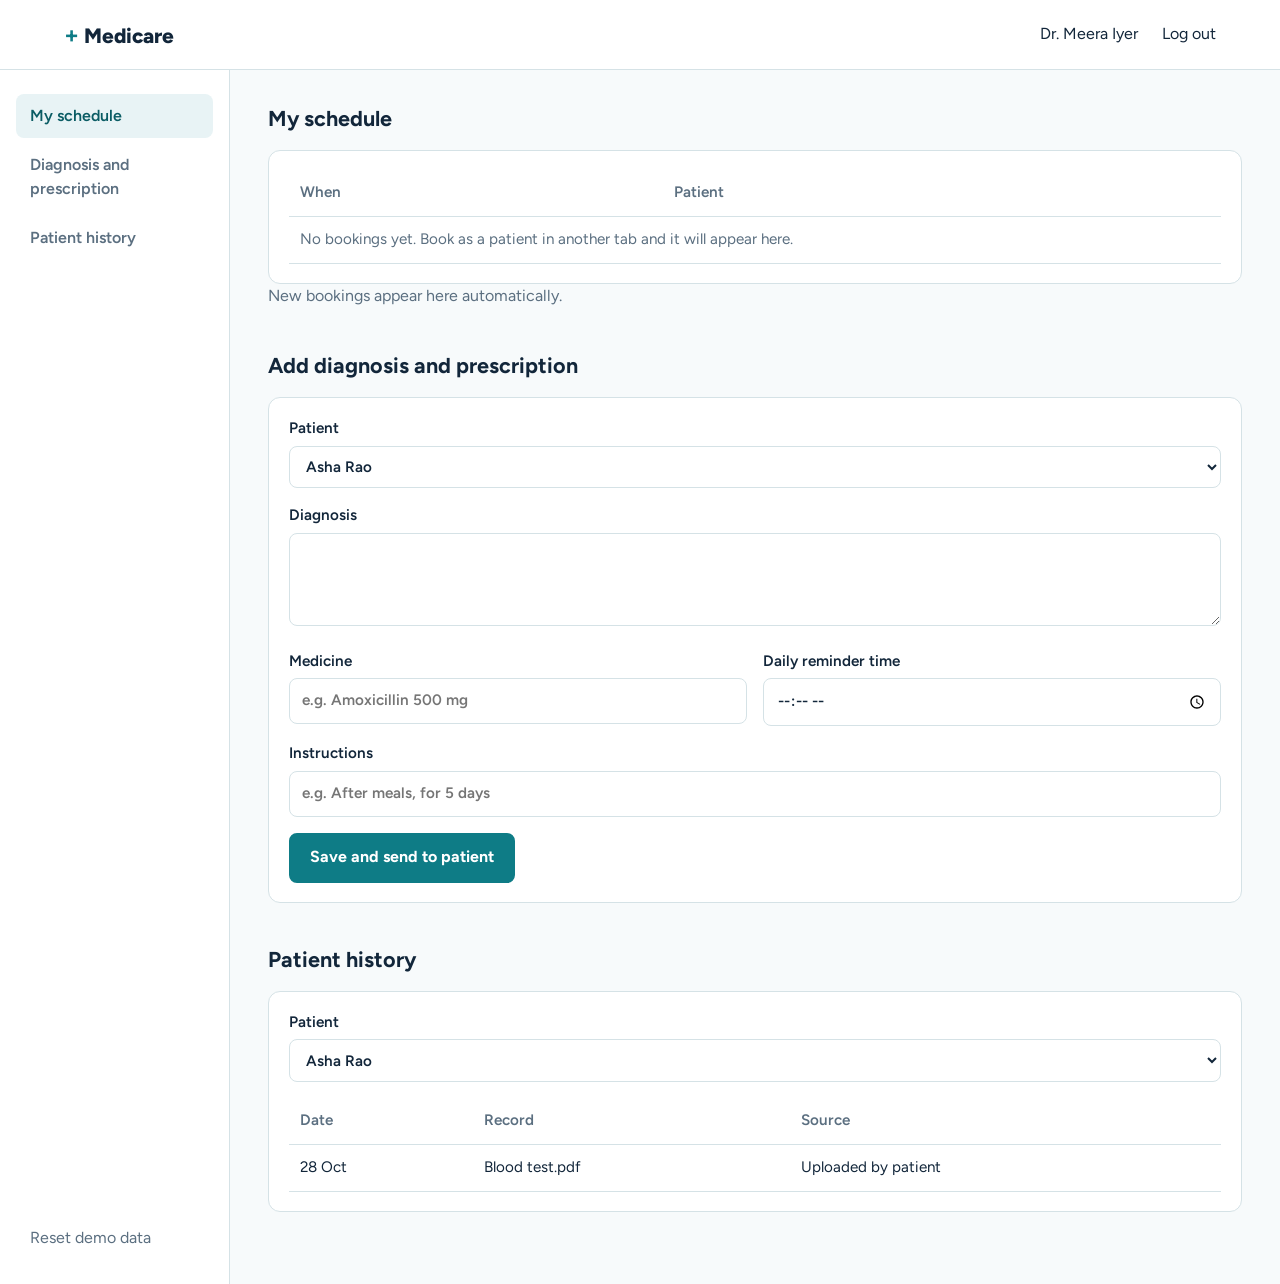
==== doctor.html @ 9a5f41fc "Initial commit: MedicAide front end with working demo" ====
<!DOCTYPE html><html lang="en"><head><meta charset="utf-8"><meta name="viewport" content="width=device-width,initial-scale=1"><link rel="preconnect" href="https://fonts.googleapis.com"><link href="https://fonts.googleapis.com/css2?family=Figtree:wght@400;600;700;800&display=swap" rel="stylesheet"><link rel="stylesheet" href="style.css"><title>Doctor dashboard | Medicare+</title></head><body data-page="doctor">
<header class="top"><a class="logo" href="index.html"><b>+</b> Medicare</a><nav><span>Dr. Meera Iyer</span><a id="logout" href="login.html">Log out</a></nav></header>
<div class="app"><nav class="side" aria-label="Dashboard"><a href="#schedule">My schedule</a><a href="#upload">Diagnosis and prescription</a><a href="#history">Patient history</a><button class="reset" id="reset">Reset demo data</button></nav>
<main>
<section id="schedule"><h2>My schedule</h2><div class="panel"><table><thead><tr><th>When</th><th>Patient</th><th></th></tr></thead><tbody id="sched"></tbody></table></div><p class="muted">New bookings appear here automatically.</p></section>
<section id="upload"><h2>Add diagnosis and prescription</h2>
<form class="panel" id="rxform"><label class="field">Patient<select id="pt" required></select></label>
<label class="field">Diagnosis<textarea id="dx" rows="3" required></textarea></label>
<div class="two"><label class="field">Medicine<input id="med" type="text" placeholder="e.g. Amoxicillin 500 mg" required></label><label class="field">Daily reminder time<input id="mt" type="time" required></label></div>
<label class="field">Instructions<input id="note" type="text" placeholder="e.g. After meals, for 5 days"></label>
<button class="btn" type="submit">Save and send to patient</button></form></section>
<section id="history"><h2>Patient history</h2><div class="panel"><label class="field">Patient<select id="hp"></select></label><div id="hist"></div></div></section>
</main></div><script src="app.js"></script></body></html>
---- style.css ----
:root{--ink:#12263A;--muted:#5B6F80;--teal:#0E7C86;--teal-d:#0A5C64;--tint:#E8F3F5;--line:#D5E2E6;--amber:#F2B134;--bg:#F7FAFB;--white:#fff;--red:#C0392B}
*{box-sizing:border-box;margin:0}
body{font-family:'Figtree',system-ui,sans-serif;color:var(--ink);background:var(--bg);line-height:1.55}
a{color:inherit;text-decoration:none}
:focus-visible{outline:3px solid var(--amber);outline-offset:2px}
h1{font-size:clamp(2.2rem,5vw,3.6rem);line-height:1.1;letter-spacing:-.02em}
h2{font-size:1.35rem;margin-bottom:.9rem}h3{font-size:1.05rem}
p.sub{color:var(--muted)}
.logo{font-weight:800;font-size:1.3rem}.logo b{color:var(--teal);font-size:1.5rem}
.top{display:flex;justify-content:space-between;align-items:center;padding:1rem 5vw;background:var(--white);border-bottom:1px solid var(--line)}
.top nav{display:flex;gap:1.5rem;align-items:center}
.btn{display:inline-block;padding:.65rem 1.2rem;border-radius:8px;font-weight:700;border:2px solid var(--teal);background:var(--teal);color:#fff;cursor:pointer;font:inherit;font-weight:700}
.btn:hover{background:var(--teal-d)}
.btn.alt{background:transparent;color:var(--teal)}.btn.alt:hover{background:var(--tint)}
.btn.sm{padding:.35rem .8rem;font-size:.9rem}
/* landing */
.hero{display:grid;grid-template-columns:1.1fr .9fr;gap:3rem;padding:5rem 5vw;align-items:center}
.hero p{margin:1.2rem 0 2rem;max-width:46ch;font-size:1.1rem;color:var(--muted)}
.hero .cta{display:flex;gap:1rem;flex-wrap:wrap}
.pulse{background:var(--white);border:1px solid var(--line);border-radius:16px;padding:1.5rem}
.pulse .row{display:flex;justify-content:space-between;padding:.8rem 0;border-bottom:1px solid var(--line)}
.pulse .row:last-child{border:0}
.split{display:grid;grid-template-columns:1fr 1fr;gap:2rem;padding:3rem 5vw 5rem}
.split section{background:var(--white);border-top:5px solid var(--teal);padding:2rem;border-radius:0 0 12px 12px}
.split section.dr{border-color:var(--amber)}
.split ul{padding-left:1.2rem;margin-top:1rem;color:var(--muted)}.split li{margin:.4rem 0}
footer{padding:2rem 5vw;color:var(--muted);border-top:1px solid var(--line);font-size:.9rem}
/* auth */
.auth{max-width:440px;margin:3rem auto;background:var(--white);border:1px solid var(--line);border-radius:16px;padding:2rem}
.auth input[type=radio]{position:absolute;opacity:0}
.seg{display:grid;grid-template-columns:1fr 1fr;background:var(--tint);border-radius:10px;padding:4px;margin:1rem 0}
.seg label{text-align:center;padding:.5rem;border-radius:7px;cursor:pointer;font-weight:600}
.seg+.seg{margin-top:0}
#r-patient:checked~.role label[for=r-patient],#r-doctor:checked~.role label[for=r-doctor],#m-login:checked~.mode label[for=m-login],#m-signup:checked~.mode label[for=m-signup]{background:var(--white);box-shadow:0 1px 3px #0002;color:var(--teal-d)}
#r-patient:focus-visible~.role label[for=r-patient],#r-doctor:focus-visible~.role label[for=r-doctor],#m-login:focus-visible~.mode label[for=m-login],#m-signup:focus-visible~.mode label[for=m-signup]{outline:3px solid var(--amber)}
.field{display:block;margin-bottom:1rem;font-weight:600;font-size:.95rem}
input,select,textarea{width:100%;margin-top:.3rem;padding:.65rem .8rem;border:1px solid var(--line);border-radius:8px;font:inherit;background:#fff;color:var(--ink)}
input:focus,select:focus,textarea:focus{outline:2px solid var(--teal);border-color:var(--teal)}
.signup-only,.doctor-only{display:none}
.auth:has(#m-signup:checked) .signup-only{display:block}
.auth:has(#m-signup:checked):has(#r-doctor:checked) .doctor-only{display:block}
.auth:has(#m-signup:checked) .login-label{display:none}
.auth .btn{width:100%;margin-top:.5rem}
/* dashboard */
.app{display:grid;grid-template-columns:230px 1fr;min-height:calc(100vh - 62px)}
.side{background:var(--white);border-right:1px solid var(--line);padding:1.5rem 1rem;display:flex;flex-direction:column;gap:.3rem}
.side a{padding:.6rem .9rem;border-radius:8px;font-weight:600;color:var(--muted)}
.side a:hover,.side a:first-child{background:var(--tint);color:var(--teal-d)}
main{padding:2rem 3vw;max-width:1100px}
main>section{margin-bottom:2.5rem;scroll-margin-top:1rem}
.panel{background:var(--white);border:1px solid var(--line);border-radius:12px;padding:1.2rem}
.filters{display:grid;grid-template-columns:repeat(4,1fr) auto;gap:.8rem;align-items:end;margin-bottom:1rem}
.filters input,.filters select{margin:0}
.cards{display:grid;grid-template-columns:repeat(auto-fill,minmax(250px,1fr));gap:1rem}
.doc{display:flex;flex-direction:column;gap:.4rem}
.doc small,.muted{color:var(--muted)}
.slots{display:flex;gap:.4rem;flex-wrap:wrap;margin:.5rem 0}
.slot{padding:.25rem .6rem;border:1px solid var(--teal);color:var(--teal-d);border-radius:6px;font-size:.85rem;font-weight:600}
.slot.off{border-color:var(--line);color:#9AABB7;text-decoration:line-through}
table{width:100%;border-collapse:collapse}
th,td{text-align:left;padding:.7rem;border-bottom:1px solid var(--line);font-size:.95rem}
th{color:var(--muted);font-weight:600}
.tag{padding:.15rem .6rem;border-radius:99px;font-size:.8rem;font-weight:700;background:var(--tint);color:var(--teal-d)}
.tag.warn{background:#FDF1D3;color:#7A5600}
.rx{border-left:5px solid var(--amber)}
.rx li{list-style:none;display:flex;justify-content:space-between;padding:.5rem 0;border-bottom:1px dashed var(--line)}
.drop{border:2px dashed var(--teal);border-radius:12px;padding:1.5rem;text-align:center;background:var(--tint);color:var(--teal-d)}
.two{display:grid;grid-template-columns:1fr 1fr;gap:1rem}
@media(max-width:800px){.hero,.split,.two{grid-template-columns:1fr}.app{grid-template-columns:1fr}.side{flex-direction:row;overflow-x:auto;border:0;border-bottom:1px solid var(--line)}.filters{grid-template-columns:1fr 1fr}}
@media(prefers-reduced-motion:no-preference){.hero .pulse{animation:in .6s ease-out}@keyframes in{from{opacity:0;transform:translateY(12px)}}}
/* demo additions */
button.slot{background:transparent;font:inherit;font-size:.85rem;font-weight:600;cursor:pointer}
button.slot:hover:not(:disabled){background:var(--tint)}
button.slot:disabled{border-color:var(--line);color:#9AABB7;text-decoration:line-through;cursor:not-allowed}
.toast{position:fixed;bottom:1.5rem;right:1.5rem;background:var(--ink);color:#fff;padding:.9rem 1.2rem;border-radius:10px;max-width:320px;opacity:0;transform:translateY(10px);transition:.25s;pointer-events:none;z-index:9}
.toast.show{opacity:1;transform:none}
.banner{background:#FDF1D3;border:1px solid var(--amber);padding:.7rem 1rem;border-radius:8px;margin-bottom:1rem;display:flex;justify-content:space-between;align-items:center;gap:1rem}
.empty{color:var(--muted)}
.reset{margin-top:auto;background:none;border:0;color:var(--muted);cursor:pointer;font:inherit;text-align:left;padding:.6rem .9rem}
.row-actions{display:flex;gap:.4rem}
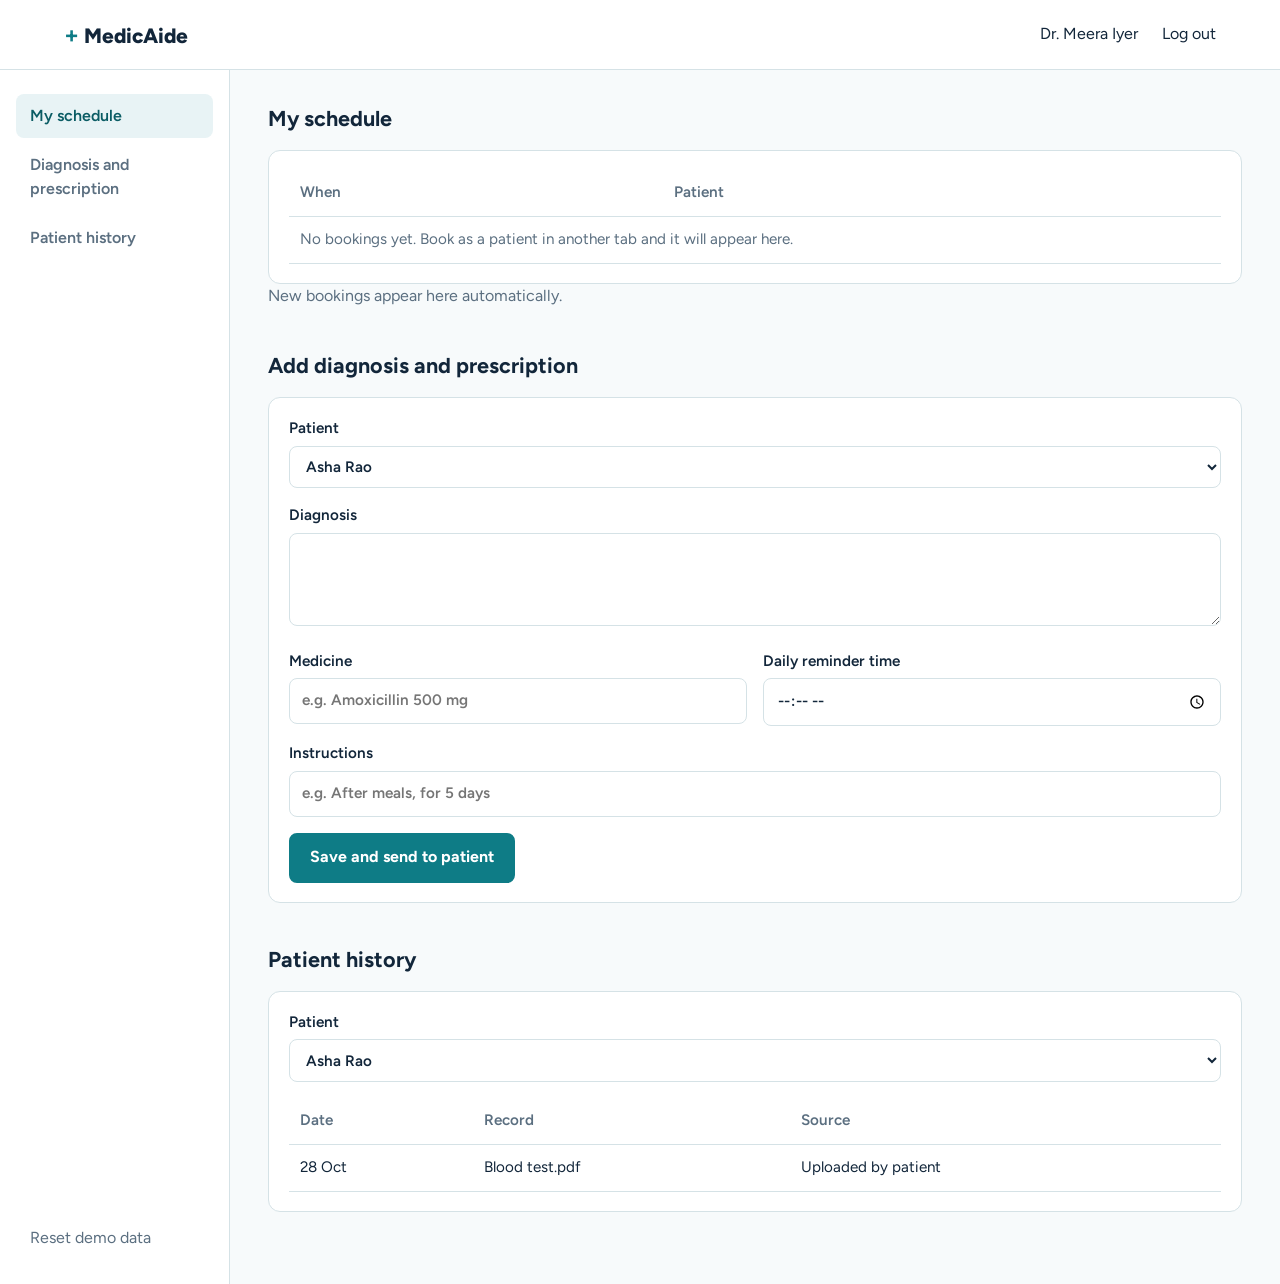
==== commit 0a278336: "change code" ====
--- a/doctor.html
+++ b/doctor.html
@@ -1,5 +1,5 @@
-<!DOCTYPE html><html lang="en"><head><meta charset="utf-8"><meta name="viewport" content="width=device-width,initial-scale=1"><link rel="preconnect" href="https://fonts.googleapis.com"><link href="https://fonts.googleapis.com/css2?family=Figtree:wght@400;600;700;800&display=swap" rel="stylesheet"><link rel="stylesheet" href="style.css"><title>Doctor dashboard | Medicare+</title></head><body data-page="doctor">
-<header class="top"><a class="logo" href="index.html"><b>+</b> Medicare</a><nav><span>Dr. Meera Iyer</span><a id="logout" href="login.html">Log out</a></nav></header>
+<!DOCTYPE html><html lang="en"><head><meta charset="utf-8"><meta name="viewport" content="width=device-width,initial-scale=1"><link rel="preconnect" href="https://fonts.googleapis.com"><link href="https://fonts.googleapis.com/css2?family=Figtree:wght@400;600;700;800&display=swap" rel="stylesheet"><link rel="stylesheet" href="style.css"><title>Doctor dashboard | MedicAide</title></head><body data-page="doctor">
+<header class="top"><a class="logo" href="index.html"><b>+</b> MedicAide</a><nav><span>Dr. Meera Iyer</span><a id="logout" href="login.html">Log out</a></nav></header>
 <div class="app"><nav class="side" aria-label="Dashboard"><a href="#schedule">My schedule</a><a href="#upload">Diagnosis and prescription</a><a href="#history">Patient history</a><button class="reset" id="reset">Reset demo data</button></nav>
 <main>
 <section id="schedule"><h2>My schedule</h2><div class="panel"><table><thead><tr><th>When</th><th>Patient</th><th></th></tr></thead><tbody id="sched"></tbody></table></div><p class="muted">New bookings appear here automatically.</p></section>
